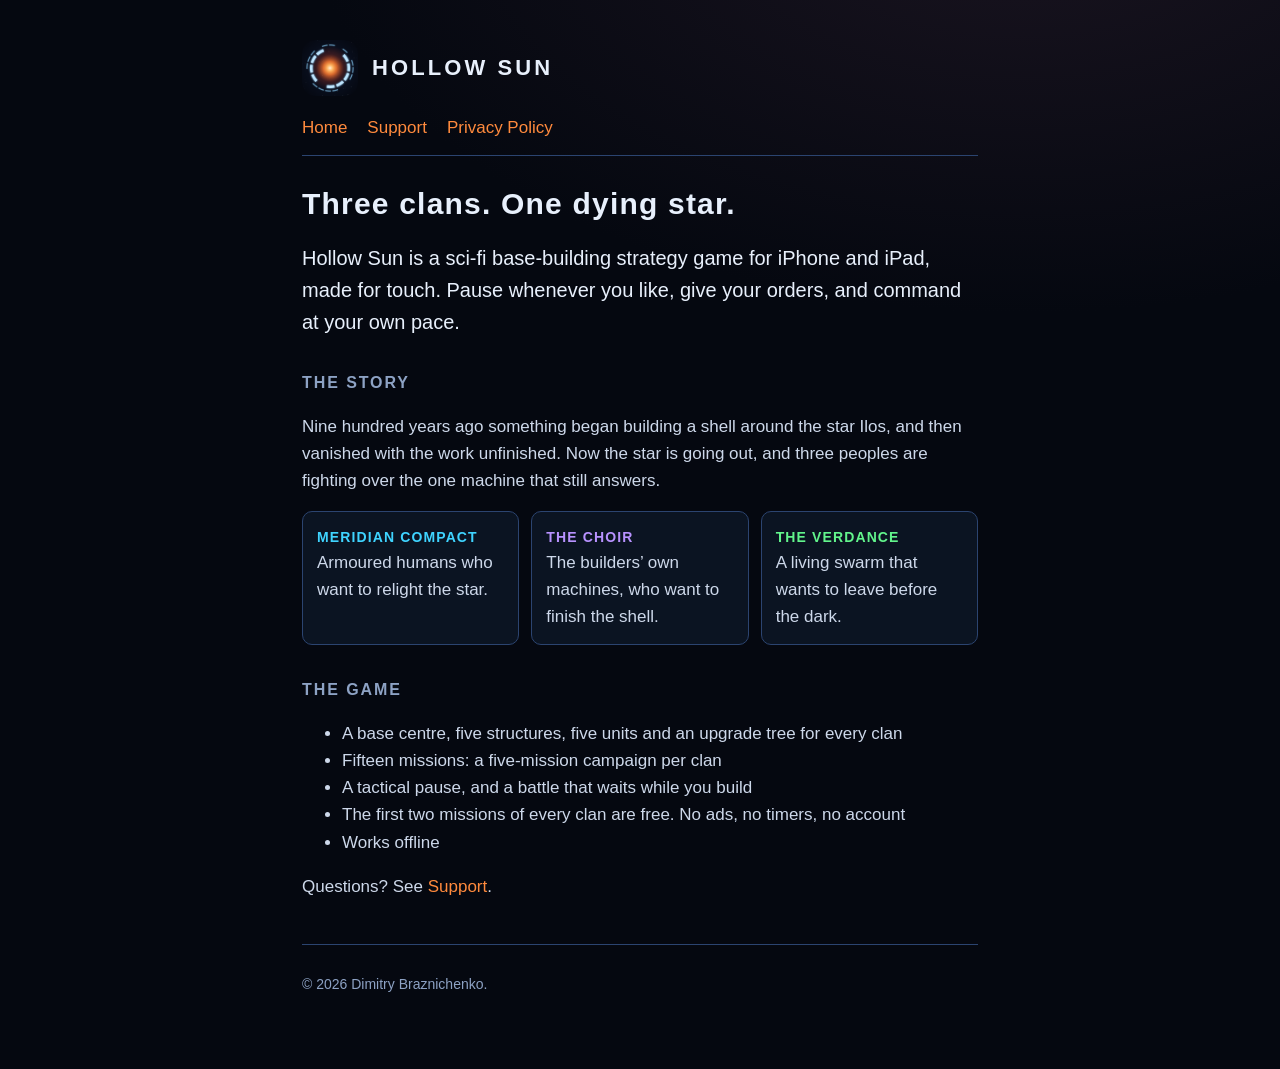
==== index.html @ a05ab6c2 "Support and privacy pages for Hollow Sun Co-Authored-By: Claude Opus 5.5 <noreply@anthropic.com>" ====
<!doctype html>
<html lang="en">
<head>
  <meta charset="utf-8" />
  <meta name="viewport" content="width=device-width, initial-scale=1" />
  <title>Hollow Sun</title>
  <link rel="stylesheet" href="styles.css" />
  <link rel="icon" href="icon.png" />
</head>
<body>
  <main>
    <header class="app"><img src="icon.png" alt="" /><a href="index.html">Hollow Sun</a></header>
    <nav><a href="index.html">Home</a><a href="support.html">Support</a><a href="privacy-policy.html">Privacy Policy</a></nav>
    <h1>Three clans. One dying star.</h1>
    <p class="lede">Hollow Sun is a sci-fi base-building strategy game for iPhone and iPad, made for touch. Pause whenever you like, give your orders, and command at your own pace.</p>
    <h2>The story</h2>
    <p>Nine hundred years ago something began building a shell around the star Ilos, and then vanished with the work unfinished. Now the star is going out, and three peoples are fighting over the one machine that still answers.</p>
    <ul class="clans">
      <li class="compact"><b>Meridian Compact</b>Armoured humans who want to relight the star.</li>
      <li class="choir"><b>The Choir</b>The builders&rsquo; own machines, who want to finish the shell.</li>
      <li class="verdance"><b>The Verdance</b>A living swarm that wants to leave before the dark.</li>
    </ul>
    <h2>The game</h2>
    <ul>
      <li>A base centre, five structures, five units and an upgrade tree for every clan</li>
      <li>Fifteen missions: a five-mission campaign per clan</li>
      <li>A tactical pause, and a battle that waits while you build</li>
      <li>The first two missions of every clan are free. No ads, no timers, no account</li>
      <li>Works offline</li>
    </ul>
    <p>Questions? See <a href="support.html">Support</a>.</p>
    <footer>
      <p>&copy; 2026 Dimitry Braznichenko.</p>
    </footer>
  </main>
</body>
</html>
---- styles.css ----
:root { color-scheme: dark; --bg: #050810; --panel: #0b1422; --line: #2b4470; --text: #e8f0fc; --dim: #8da2c4; --cinder: #ff8a3d; }
* { box-sizing: border-box; }
body { margin: 0; background: radial-gradient(1200px 700px at 80% -10%, #1a1420 0%, var(--bg) 60%); color: var(--text); font: 17px/1.6 -apple-system, BlinkMacSystemFont, "Segoe UI", Roboto, sans-serif; }
main { max-width: 720px; margin: 0 auto; padding: 40px 22px 60px; }
header.app { display: flex; align-items: center; gap: 14px; }
header.app img { width: 56px; height: 56px; border-radius: 13px; }
header.app a { color: var(--text); text-decoration: none; font-size: 22px; font-weight: 700; letter-spacing: 0.14em; text-transform: uppercase; }
nav { display: flex; gap: 20px; margin: 18px 0 30px; padding-bottom: 14px; border-bottom: 1px solid var(--line); }
nav a, p a, li a { color: var(--cinder); text-decoration: none; }
nav a:hover, p a:hover, li a:hover { text-decoration: underline; }
h1 { font-size: 30px; line-height: 1.2; letter-spacing: 0.04em; margin: 0 0 10px; }
h2 { font-size: 16px; letter-spacing: 0.12em; text-transform: uppercase; color: var(--dim); margin: 32px 0 6px; }
p, li { color: #cdd8ea; }
.lede { font-size: 20px; color: var(--text); }
.clans { display: grid; grid-template-columns: repeat(auto-fit, minmax(200px, 1fr)); gap: 12px; padding: 0; list-style: none; }
.clans li { background: var(--panel); border: 1px solid var(--line); border-radius: 10px; padding: 14px; }
.clans b { display: block; letter-spacing: 0.08em; text-transform: uppercase; font-size: 14px; }
.compact b { color: #3fd4ff; } .choir b { color: #b892ff; } .verdance b { color: #62f58c; }
footer { margin-top: 44px; padding-top: 14px; border-top: 1px solid var(--line); font-size: 14px; }
footer p { color: var(--dim); }
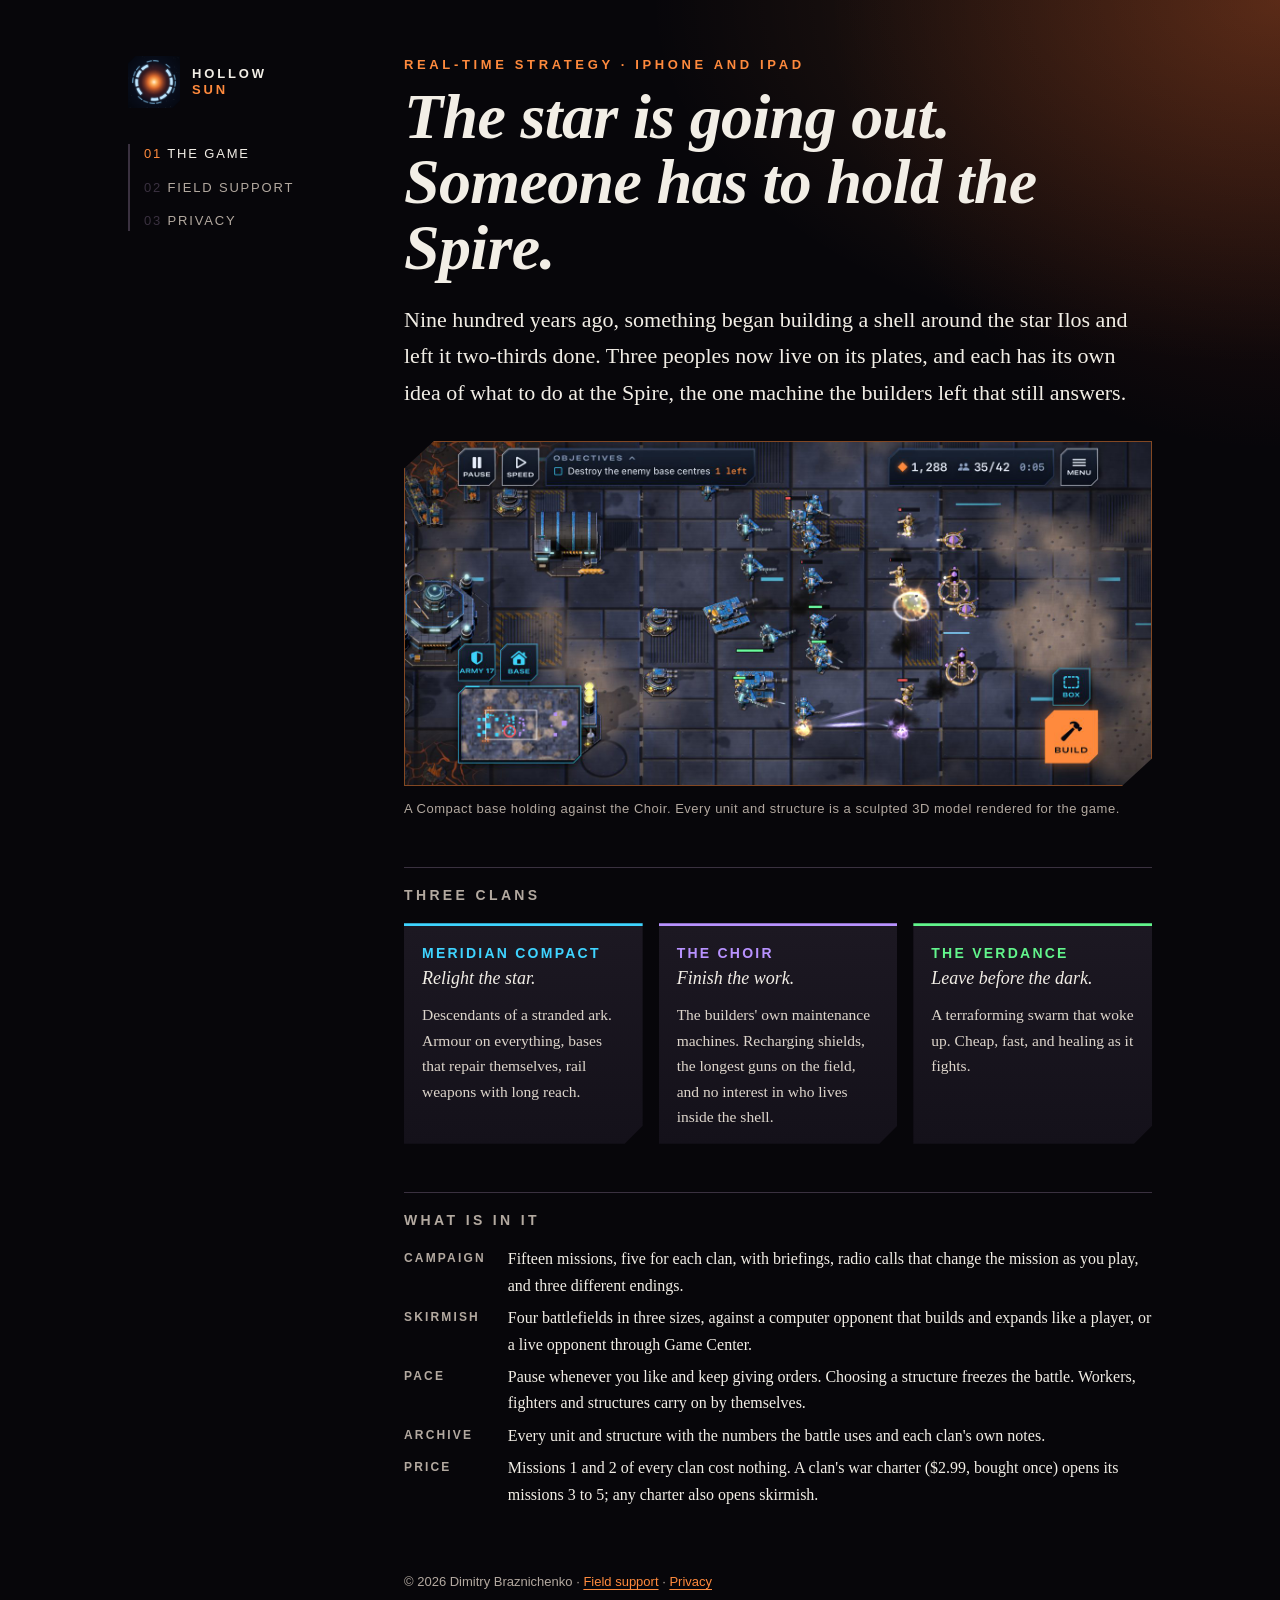
==== commit 0366b51a: "Field-dossier redesign; privacy policy covers Game Center matchmaking Co-Authored-By: Claude Opus 5." ====
--- a/index.html
+++ b/index.html
@@ -4,34 +4,45 @@
   <meta charset="utf-8" />
   <meta name="viewport" content="width=device-width, initial-scale=1" />
   <title>Hollow Sun</title>
+  <meta name="description" content="Hollow Sun: real-time strategy for iPhone and iPad. Three clans at war over the Spire of a dying star." />
   <link rel="stylesheet" href="styles.css" />
   <link rel="icon" href="icon.png" />
 </head>
 <body>
-  <main>
-    <header class="app"><img src="icon.png" alt="" /><a href="index.html">Hollow Sun</a></header>
-    <nav><a href="index.html">Home</a><a href="support.html">Support</a><a href="privacy-policy.html">Privacy Policy</a></nav>
-    <h1>Three clans. One dying star.</h1>
-    <p class="lede">Hollow Sun is a sci-fi base-building strategy game for iPhone and iPad, made for touch. Pause whenever you like, give your orders, and command at your own pace.</p>
-    <h2>The story</h2>
-    <p>Nine hundred years ago something began building a shell around the star Ilos, and then vanished with the work unfinished. Now the star is going out, and three peoples are fighting over the one machine that still answers.</p>
-    <ul class="clans">
-      <li class="compact"><b>Meridian Compact</b>Armoured humans who want to relight the star.</li>
-      <li class="choir"><b>The Choir</b>The builders&rsquo; own machines, who want to finish the shell.</li>
-      <li class="verdance"><b>The Verdance</b>A living swarm that wants to leave before the dark.</li>
-    </ul>
-    <h2>The game</h2>
-    <ul>
-      <li>A base centre, five structures, five units and an upgrade tree for every clan</li>
-      <li>Fifteen missions: a five-mission campaign per clan</li>
-      <li>A tactical pause, and a battle that waits while you build</li>
-      <li>The first two missions of every clan are free. No ads, no timers, no account</li>
-      <li>Works offline</li>
-    </ul>
-    <p>Questions? See <a href="support.html">Support</a>.</p>
-    <footer>
-      <p>&copy; 2026 Dimitry Braznichenko.</p>
-    </footer>
-  </main>
+  <div class="sheet">
+    <aside class="rail">
+      <a class="mark" href="index.html"><img src="icon.png" alt="" /><b>Hollow<span>Sun</span></b></a>
+      <ol>
+        <li><a href="index.html" aria-current="page">The game</a></li>
+        <li><a href="support.html">Field support</a></li>
+        <li><a href="privacy-policy.html">Privacy</a></li>
+      </ol>
+    </aside>
+    <main>
+      <p class="kicker">Real-time strategy · iPhone and iPad</p>
+      <h1>The star is going out. Someone has to hold the Spire.</h1>
+      <p class="lede">Nine hundred years ago, something began building a shell around the star Ilos and left it two-thirds done. Three peoples now live on its plates, and each has its own idea of what to do at the Spire, the one machine the builders left that still answers.</p>
+      <img class="shot" src="hero.jpg" alt="A Meridian Compact base under attack: armoured walkers and a siege crawler meet Choir drones on a dark metal plate" />
+      <p class="caption">A Compact base holding against the Choir. Every unit and structure is a sculpted 3D model rendered for the game.</p>
+
+      <h2>Three clans</h2>
+      <div class="clans">
+        <section class="clan compact"><h3>Meridian Compact</h3><em>Relight the star.</em><p>Descendants of a stranded ark. Armour on everything, bases that repair themselves, rail weapons with long reach.</p></section>
+        <section class="clan choir"><h3>The Choir</h3><em>Finish the work.</em><p>The builders' own maintenance machines. Recharging shields, the longest guns on the field, and no interest in who lives inside the shell.</p></section>
+        <section class="clan verdance"><h3>The Verdance</h3><em>Leave before the dark.</em><p>A terraforming swarm that woke up. Cheap, fast, and healing as it fights.</p></section>
+      </div>
+
+      <h2>What is in it</h2>
+      <dl class="facts">
+        <dt>Campaign</dt><dd>Fifteen missions, five for each clan, with briefings, radio calls that change the mission as you play, and three different endings.</dd>
+        <dt>Skirmish</dt><dd>Four battlefields in three sizes, against a computer opponent that builds and expands like a player, or a live opponent through Game Center.</dd>
+        <dt>Pace</dt><dd>Pause whenever you like and keep giving orders. Choosing a structure freezes the battle. Workers, fighters and structures carry on by themselves.</dd>
+        <dt>Archive</dt><dd>Every unit and structure with the numbers the battle uses and each clan's own notes.</dd>
+        <dt>Price</dt><dd>Missions 1 and 2 of every clan cost nothing. A clan's war charter ($2.99, bought once) opens its missions 3 to 5; any charter also opens skirmish.</dd>
+      </dl>
+
+      <footer>&copy; 2026 Dimitry Braznichenko · <a href="support.html">Field support</a> · <a href="privacy-policy.html">Privacy</a></footer>
+    </main>
+  </div>
 </body>
 </html>
--- a/styles.css
+++ b/styles.css
@@ -1,20 +1,60 @@
-:root { color-scheme: dark; --bg: #050810; --panel: #0b1422; --line: #2b4470; --text: #e8f0fc; --dim: #8da2c4; --cinder: #ff8a3d; }
+/* Hollow Sun: a field dossier from the plates of Ilos. */
+:root {
+  color-scheme: dark;
+  --void: #07060a; --ash: #14111a; --plate: #1c1822; --rule: #3a3140;
+  --bone: #f2eee6; --smoke: #b3a9a0; --ember: #ff8a3d; --ember-deep: #b03a1a;
+  --compact: #3fd4ff; --choir: #b892ff; --verdance: #62f58c;
+  --serif: "New York", "Iowan Old Style", Georgia, "Times New Roman", serif;
+  --sans: ui-sans-serif, -apple-system, "Segoe UI", Roboto, sans-serif;
+}
 * { box-sizing: border-box; }
-body { margin: 0; background: radial-gradient(1200px 700px at 80% -10%, #1a1420 0%, var(--bg) 60%); color: var(--text); font: 17px/1.6 -apple-system, BlinkMacSystemFont, "Segoe UI", Roboto, sans-serif; }
-main { max-width: 720px; margin: 0 auto; padding: 40px 22px 60px; }
-header.app { display: flex; align-items: center; gap: 14px; }
-header.app img { width: 56px; height: 56px; border-radius: 13px; }
-header.app a { color: var(--text); text-decoration: none; font-size: 22px; font-weight: 700; letter-spacing: 0.14em; text-transform: uppercase; }
-nav { display: flex; gap: 20px; margin: 18px 0 30px; padding-bottom: 14px; border-bottom: 1px solid var(--line); }
-nav a, p a, li a { color: var(--cinder); text-decoration: none; }
-nav a:hover, p a:hover, li a:hover { text-decoration: underline; }
-h1 { font-size: 30px; line-height: 1.2; letter-spacing: 0.04em; margin: 0 0 10px; }
-h2 { font-size: 16px; letter-spacing: 0.12em; text-transform: uppercase; color: var(--dim); margin: 32px 0 6px; }
-p, li { color: #cdd8ea; }
-.lede { font-size: 20px; color: var(--text); }
-.clans { display: grid; grid-template-columns: repeat(auto-fit, minmax(200px, 1fr)); gap: 12px; padding: 0; list-style: none; }
-.clans li { background: var(--panel); border: 1px solid var(--line); border-radius: 10px; padding: 14px; }
-.clans b { display: block; letter-spacing: 0.08em; text-transform: uppercase; font-size: 14px; }
-.compact b { color: #3fd4ff; } .choir b { color: #b892ff; } .verdance b { color: #62f58c; }
-footer { margin-top: 44px; padding-top: 14px; border-top: 1px solid var(--line); font-size: 14px; }
-footer p { color: var(--dim); }
+html { background: var(--void); }
+body {
+  margin: 0; color: var(--bone); font: 18px/1.65 var(--serif);
+  background:
+    radial-gradient(900px 520px at 100% 0%, rgba(255,138,61,0.20), transparent 70%),
+    radial-gradient(600px 600px at 100% 0%, rgba(176,58,26,0.25), transparent 75%),
+    var(--void);
+  min-height: 100vh;
+}
+a { color: var(--ember); text-underline-offset: 3px; }
+.sheet { display: grid; grid-template-columns: 220px minmax(0, 1fr); gap: 0 56px; max-width: 1080px; margin: 0 auto; padding: 56px 28px 80px; }
+.rail { position: sticky; top: 40px; align-self: start; font: 13px/1.5 var(--sans); letter-spacing: 0.14em; text-transform: uppercase; }
+.rail .mark { display: flex; align-items: center; gap: 12px; text-decoration: none; color: var(--bone); margin-bottom: 36px; }
+.rail .mark img { width: 52px; height: 52px; clip-path: polygon(14% 0, 100% 0, 100% 86%, 86% 100%, 0 100%, 0 14%); }
+.rail .mark b { font-weight: 800; letter-spacing: 0.22em; line-height: 1.2; }
+.rail .mark b span { color: var(--ember); display: block; }
+.rail ol { list-style: none; margin: 0; padding: 0 0 0 14px; border-left: 2px solid var(--rule); counter-reset: n; }
+.rail li { counter-increment: n; margin: 0 0 14px; }
+.rail li a { color: var(--smoke); text-decoration: none; }
+.rail li a::before { content: counter(n, decimal-leading-zero) "  "; color: var(--rule); }
+.rail li a[aria-current] { color: var(--bone); }
+.rail li a[aria-current]::before { color: var(--ember); }
+main { min-width: 0; }
+.kicker { font: 600 13px/1.4 var(--sans); letter-spacing: 0.28em; text-transform: uppercase; color: var(--ember); margin: 0 0 10px; }
+h1 { font: italic 600 clamp(38px, 6vw, 64px)/1.02 var(--serif); margin: 0 0 22px; letter-spacing: -0.01em; }
+h2 { font: 700 14px/1.4 var(--sans); letter-spacing: 0.24em; text-transform: uppercase; color: var(--smoke); margin: 48px 0 12px; padding-top: 18px; border-top: 1px solid var(--rule); }
+h3 { font: italic 600 22px/1.3 var(--serif); margin: 28px 0 6px; }
+p, li { color: #ddd5cb; }
+.lede { font-size: 22px; color: var(--bone); max-width: 36em; }
+.shot { display: block; width: 100%; margin: 30px 0 8px; border: 1px solid rgba(255,138,61,0.5); clip-path: polygon(4% 0, 100% 0, 100% 92%, 96% 100%, 0 100%, 0 8%); }
+.caption { font: 13px/1.5 var(--sans); color: var(--smoke); letter-spacing: 0.04em; }
+.clans { display: grid; grid-template-columns: repeat(auto-fit, minmax(220px, 1fr)); gap: 16px; margin: 18px 0; }
+.clan { background: linear-gradient(var(--plate), var(--ash)); padding: 18px 18px 14px; border-top: 3px solid var(--c); clip-path: polygon(0 0, 100% 0, 100% calc(100% - 18px), calc(100% - 18px) 100%, 0 100%); }
+.clan h3 { margin: 0 0 2px; color: var(--c); font: 800 14px/1.3 var(--sans); letter-spacing: 0.16em; text-transform: uppercase; font-style: normal; }
+.clan em { display: block; color: var(--bone); margin-bottom: 8px; }
+.clan p { font-size: 15.5px; margin: 0; }
+.compact { --c: var(--compact); } .choir { --c: var(--choir); } .verdance { --c: var(--verdance); }
+dl.facts { display: grid; grid-template-columns: max-content 1fr; gap: 6px 22px; font-size: 16px; }
+dl.facts dt { font: 600 12px/2 var(--sans); letter-spacing: 0.18em; text-transform: uppercase; color: var(--smoke); }
+dl.facts dd { margin: 0; }
+.qa h3 { color: var(--bone); }
+.qa p { margin-top: 0; }
+footer { margin-top: 64px; font: 13px/1.6 var(--sans); color: var(--smoke); }
+@media (max-width: 760px) {
+  .sheet { grid-template-columns: 1fr; padding: 28px 16px 60px; }
+  .rail { position: static; margin-bottom: 28px; }
+  .rail .mark { margin-bottom: 18px; }
+  .rail ol { display: flex; flex-wrap: wrap; gap: 6px 18px; border-left: 0; padding: 0; }
+  .rail li { margin: 0; }
+}
